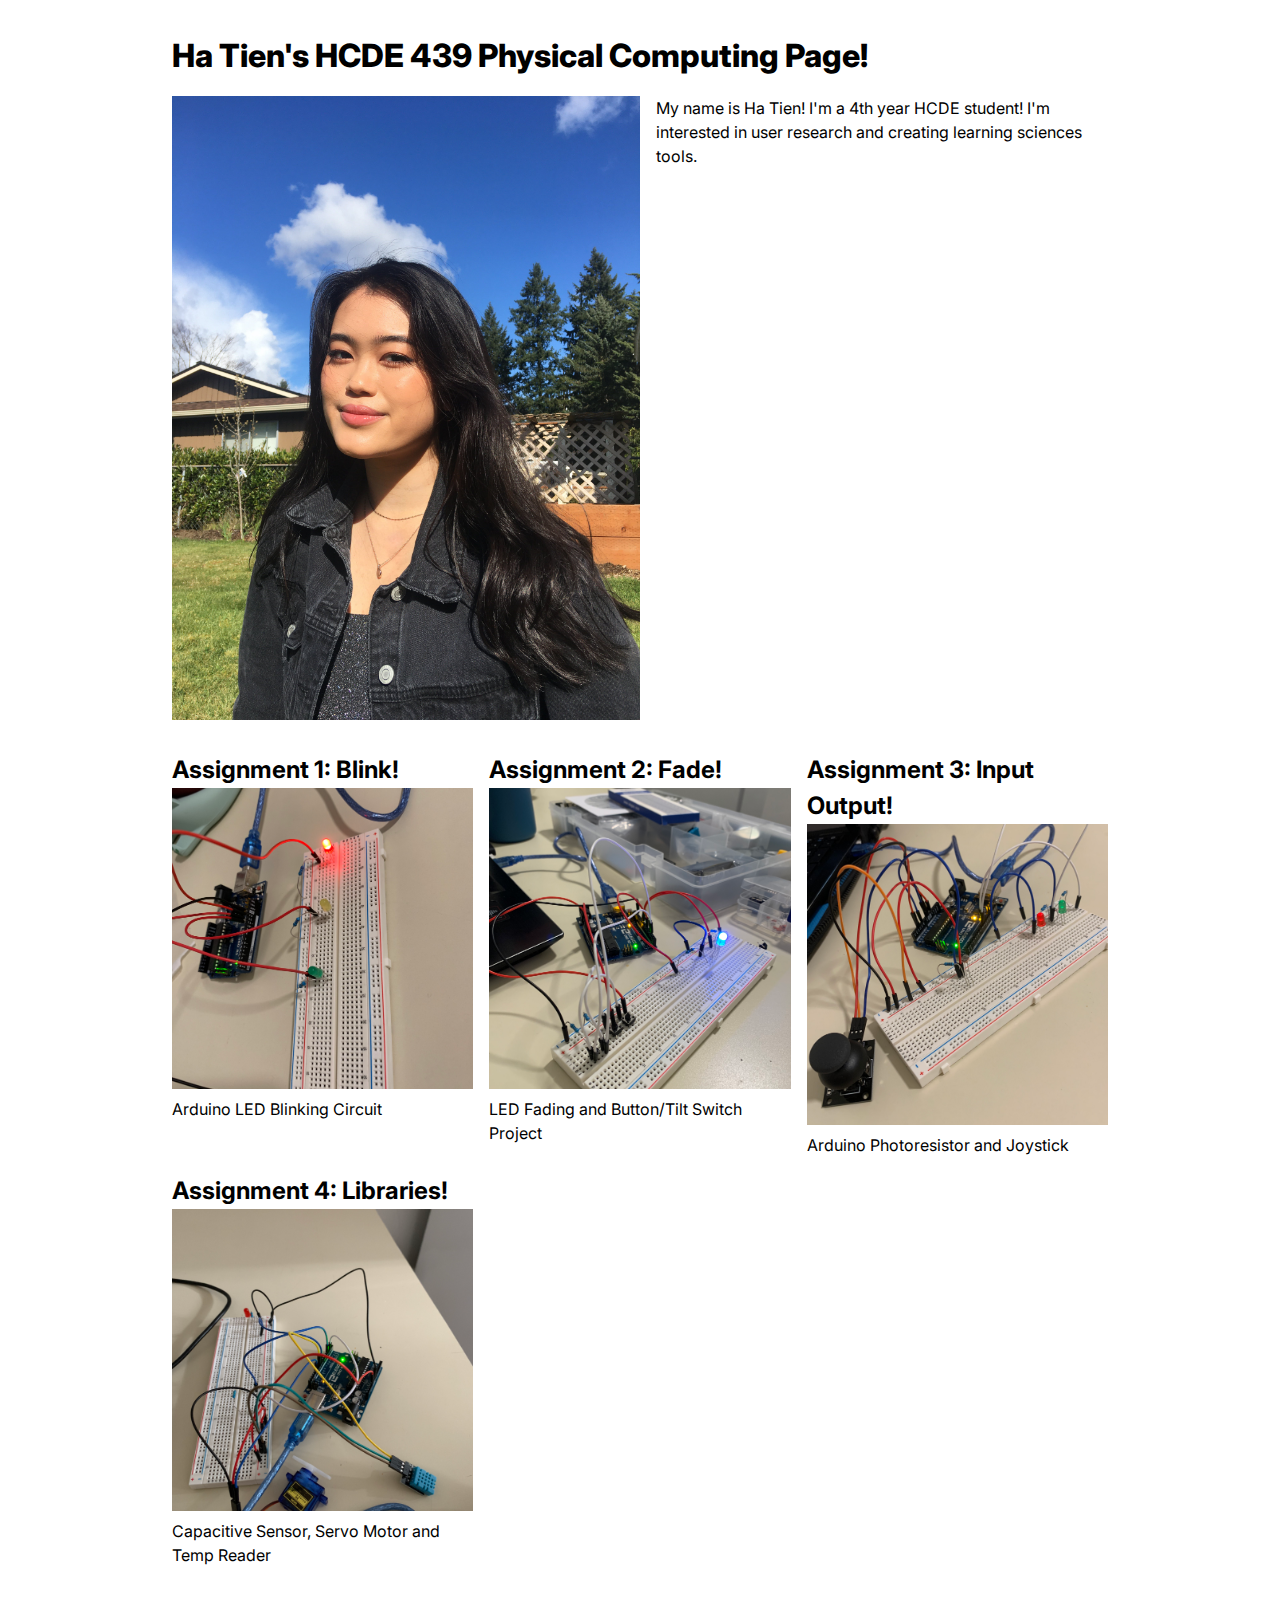
==== index.html @ d89fb87a "finished a4" ====
<!DOCTYPE html>
<html>
  <head>
    <meta charset="utf-8" />
    <meta name="viewport" content="width=device-width, maximum-scale=1.0" />

    <title>Ha Tien's HCDE 439 Physical Computing Page!</title>

    <link href="style.css" rel="stylesheet" />
  </head>
  <body>
    <h1>Ha Tien's HCDE 439 Physical Computing Page!</h1>

    <div class="header">
      <img src="Profile_photo.jpg" />
      <p>
        My name is Ha Tien! I'm a 4th year HCDE student! I'm interested in user research and creating learning sciences tools. 
      </p>
    </div>

    <div class="grid">
      <div class="assignment">
        <a href="a1.html">
          <h2>Assignment 1: Blink!</h2>
          <img src="IMG_5095.jpg" />
        </a>
        <p>Arduino LED Blinking Circuit</p>
      </div>

      <div class="assignment">
        <a href="a2.html">
          <h2>Assignment 2: Fade!</h2>
          <img src="IMG_5110.jpg" />
        </a>
        <p>LED Fading and Button/Tilt Switch Project</p>
      </div>

      <div class="assignment">
        <a href="a3.html">
          <h2>Assignment 3: Input Output!</h2>
          <img src="IMG_5145.jpg" />
        </a>
        <p>Arduino Photoresistor and Joystick</p>
      </div>

      <div class="assignment">
        <a href="a4.html">
          <h2>Assignment 4: Libraries!</h2>
          <img src="IMG_5167.jpg" />
        </a>
        <p>Capacitive Sensor, Servo Motor and Temp Reader</p>
      </div>
    </div>
  </body>
</html>
---- style.css ----
@import url("https://fonts.googleapis.com/css2?family=Inter:wght@100;200;300;400;500;600;700;800;900&display=swap");

*,
*::before,
*::after {
  box-sizing: border-box;
}

* {
  margin: 0;
}

img,
picture,
video,
canvas,
svg {
  display: block;
  max-width: 100%;
}

body {
  font-family: "Inter", sans-serif;
  line-height: 1.5;
  -webkit-font-smoothing: antialiased;
  max-width: 1000px;
  padding: 2em;
  margin: auto;
}

h1 {
  font-weight: 800;
}

h2 {
  font-weight: 700;
}

.header {
  display: flex;
  gap: 1em;
  margin-top: 1em;
}

.header img {
  width: 50%;
  object-fit: cover;
}

.grid {
  display: grid;
  grid-template-columns: repeat(auto-fit, minmax(250px, 1fr));
  gap: 1em;
  margin-top: 2em;
}

.assignment a {
  color: #000;
  text-decoration: none;
}

.assignment a:hover {
  color: #f06;
}

.assignment img {
  aspect-ratio: 1;
  object-fit: cover;
}

.assignment p {
  margin-top: 0.5em;
}
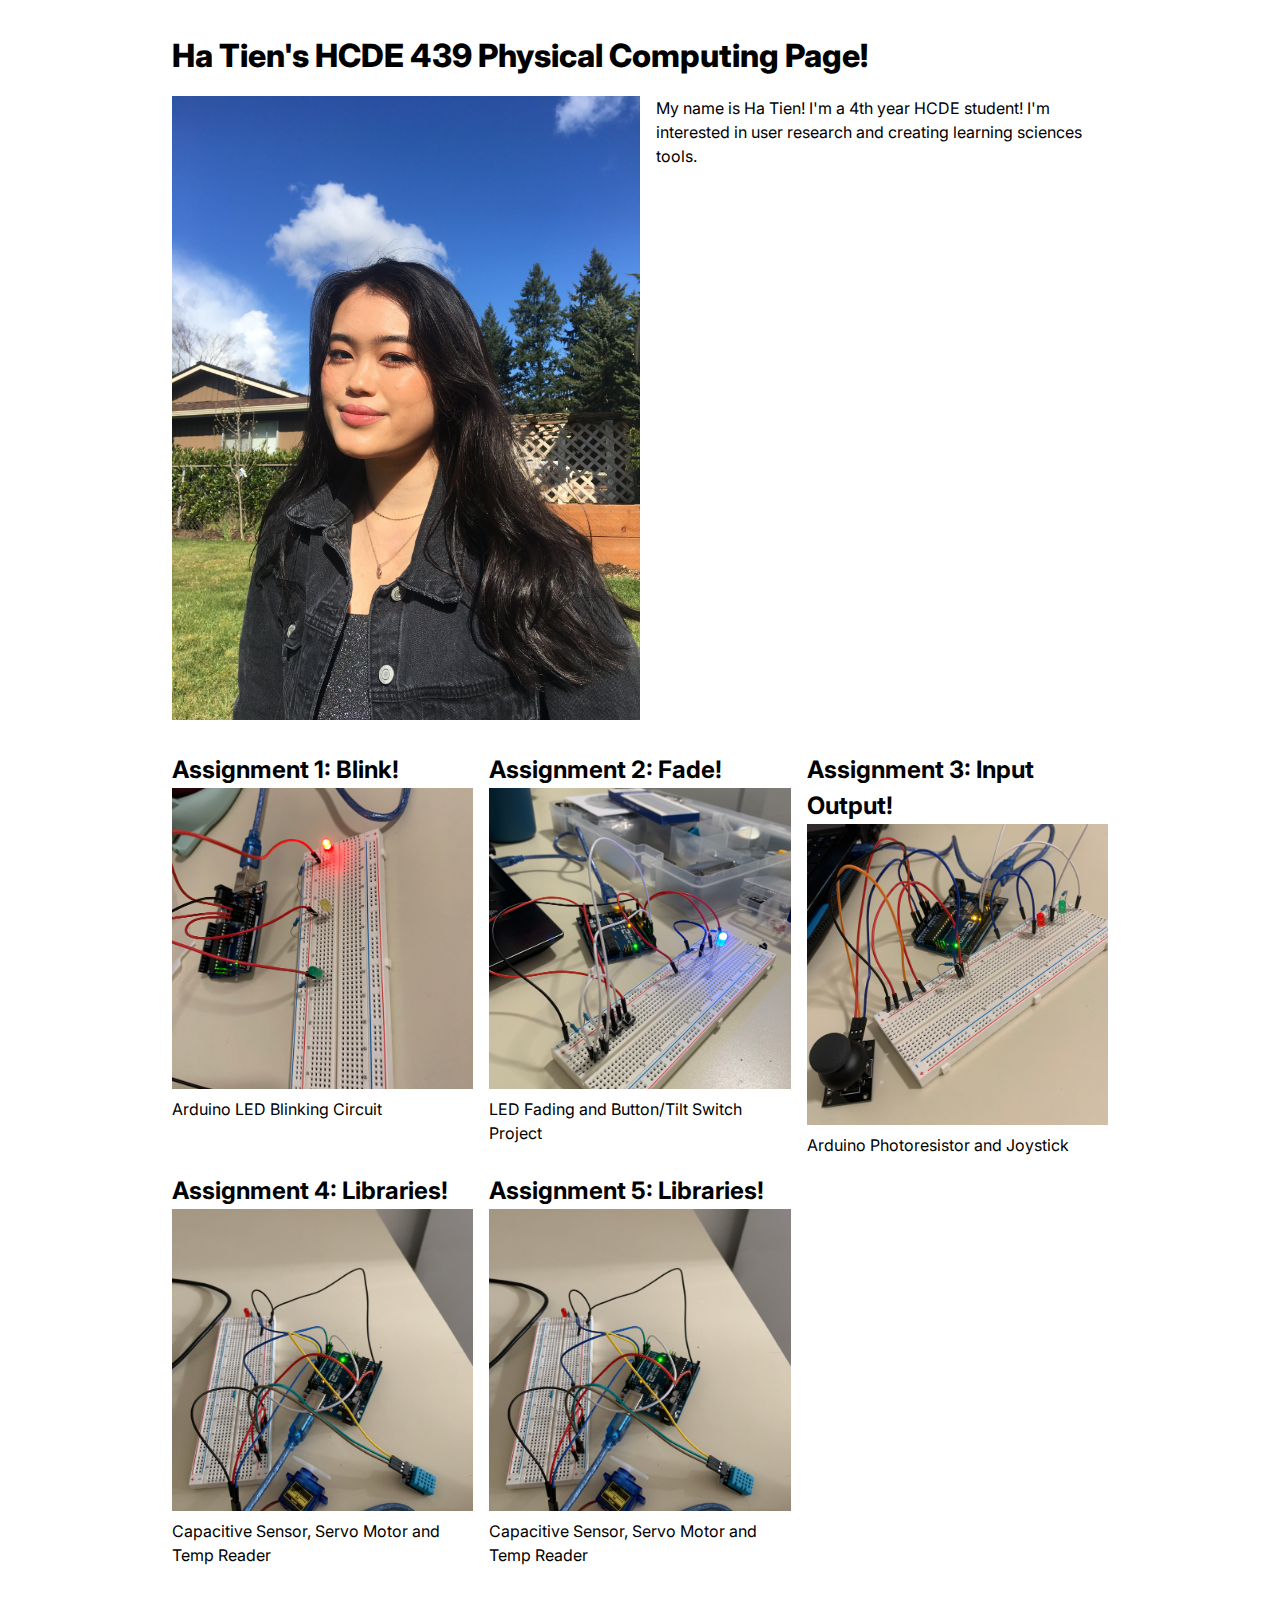
==== commit ff506840: "first update to a5" ====
--- a/index.html
+++ b/index.html
@@ -50,6 +50,14 @@
         </a>
         <p>Capacitive Sensor, Servo Motor and Temp Reader</p>
       </div>
+
+      <div class="assignment">
+        <a href="a5.html">
+          <h2>Assignment 5: Libraries!</h2>
+          <img src="IMG_5167.jpg" />
+        </a>
+        <p>Capacitive Sensor, Servo Motor and Temp Reader</p>
+      </div>
     </div>
   </body>
 </html>
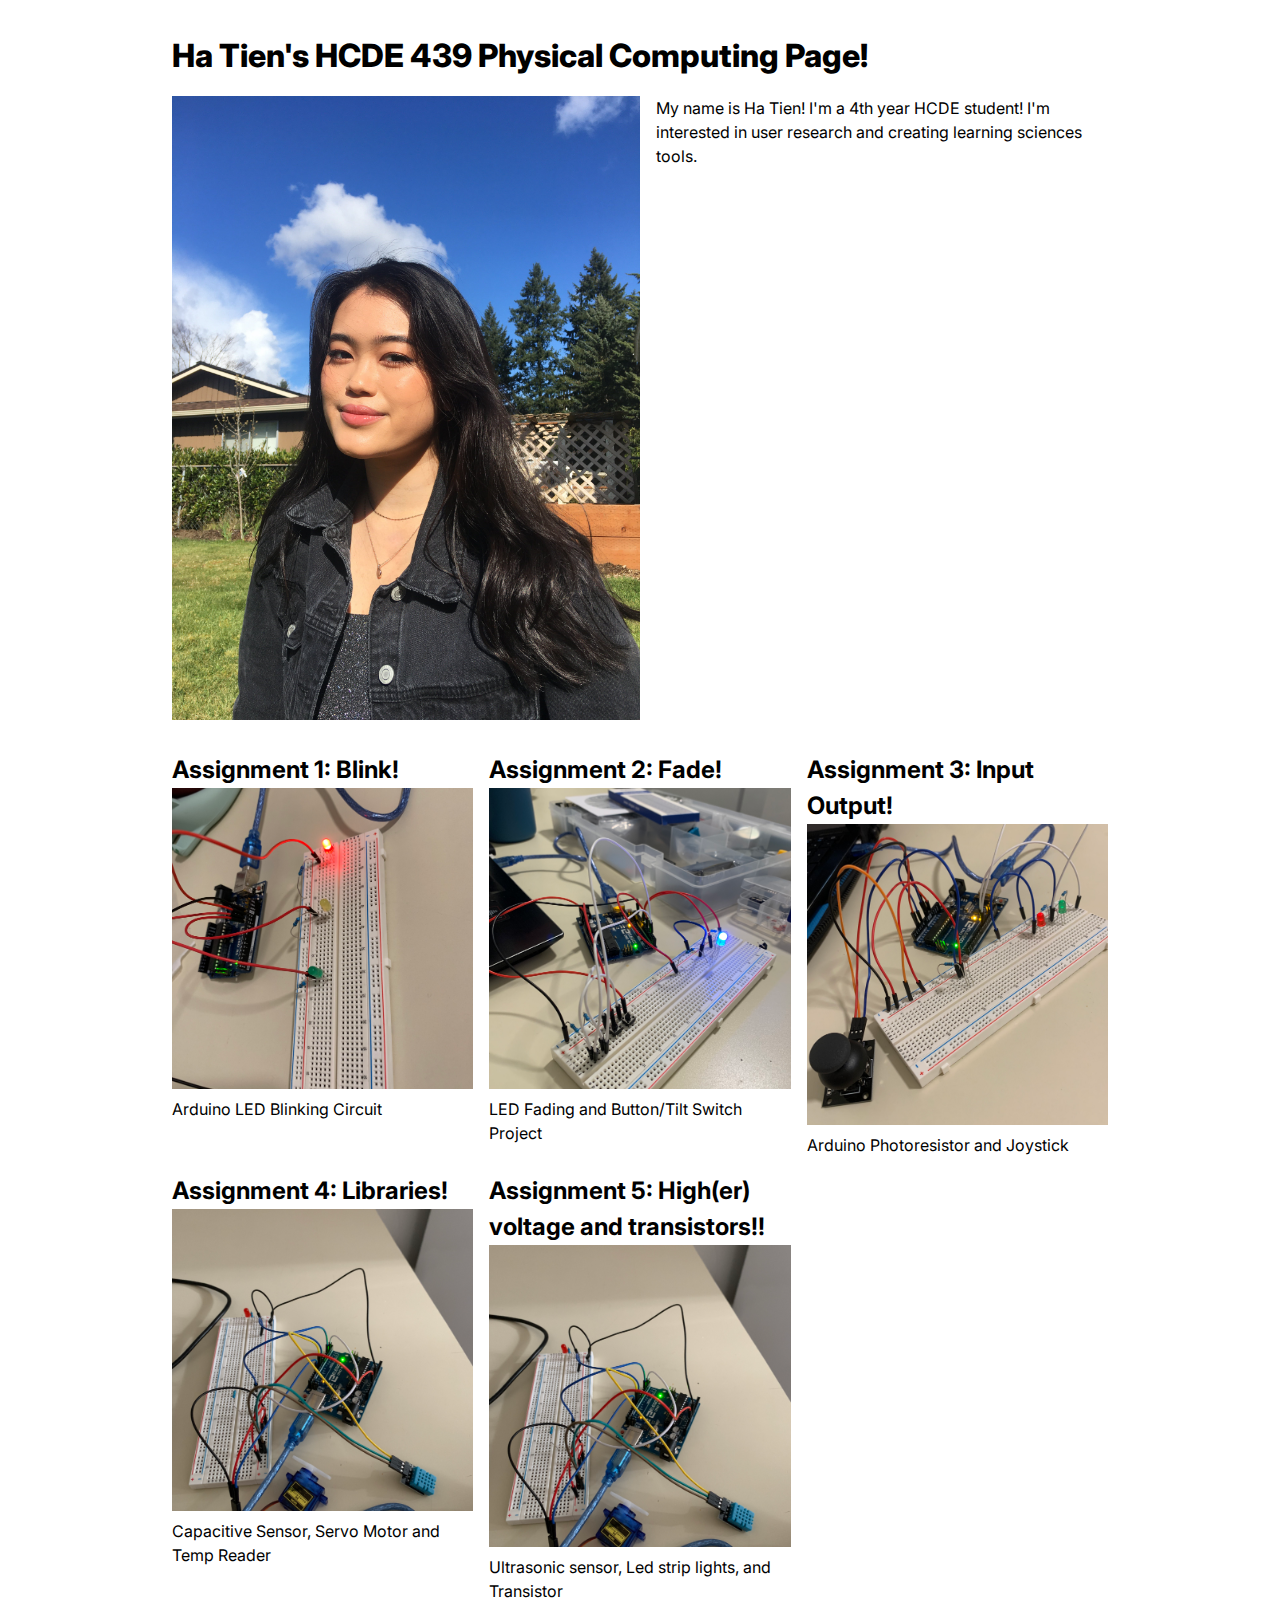
==== commit 3674b6b2: "2nd update to a5" ====
--- a/index.html
+++ b/index.html
@@ -53,10 +53,10 @@
 
       <div class="assignment">
         <a href="a5.html">
-          <h2>Assignment 5: Libraries!</h2>
+          <h2>Assignment 5: High(er) voltage and transistors!!</h2>
           <img src="IMG_5167.jpg" />
         </a>
-        <p>Capacitive Sensor, Servo Motor and Temp Reader</p>
+        <p>Ultrasonic sensor, Led strip lights, and Transistor</p>
       </div>
     </div>
   </body>
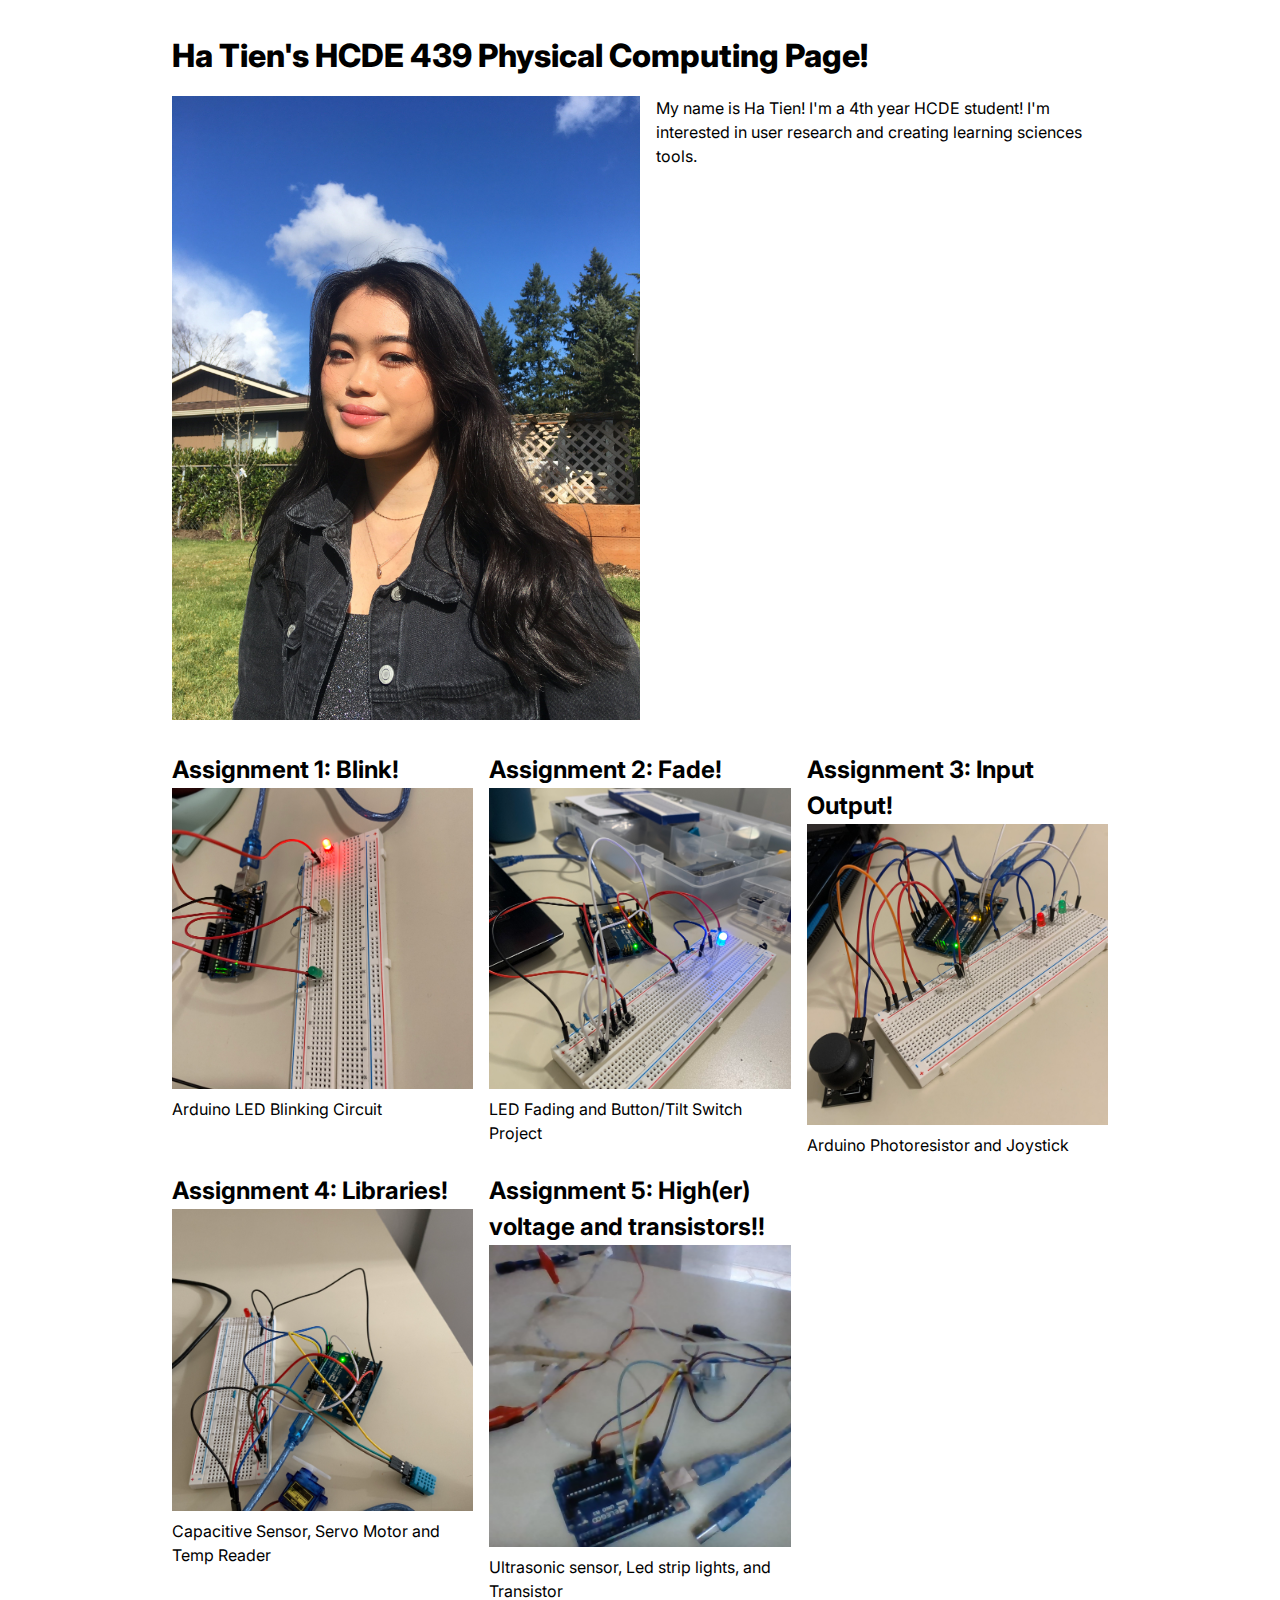
==== commit 4d8ab8d2: "update index pic a5" ====
--- a/index.html
+++ b/index.html
@@ -54,7 +54,7 @@
       <div class="assignment">
         <a href="a5.html">
           <h2>Assignment 5: High(er) voltage and transistors!!</h2>
-          <img src="IMG_5167.jpg" />
+          <img src="WIN_20240216_15_45_45_Pro.jpg" />
         </a>
         <p>Ultrasonic sensor, Led strip lights, and Transistor</p>
       </div>
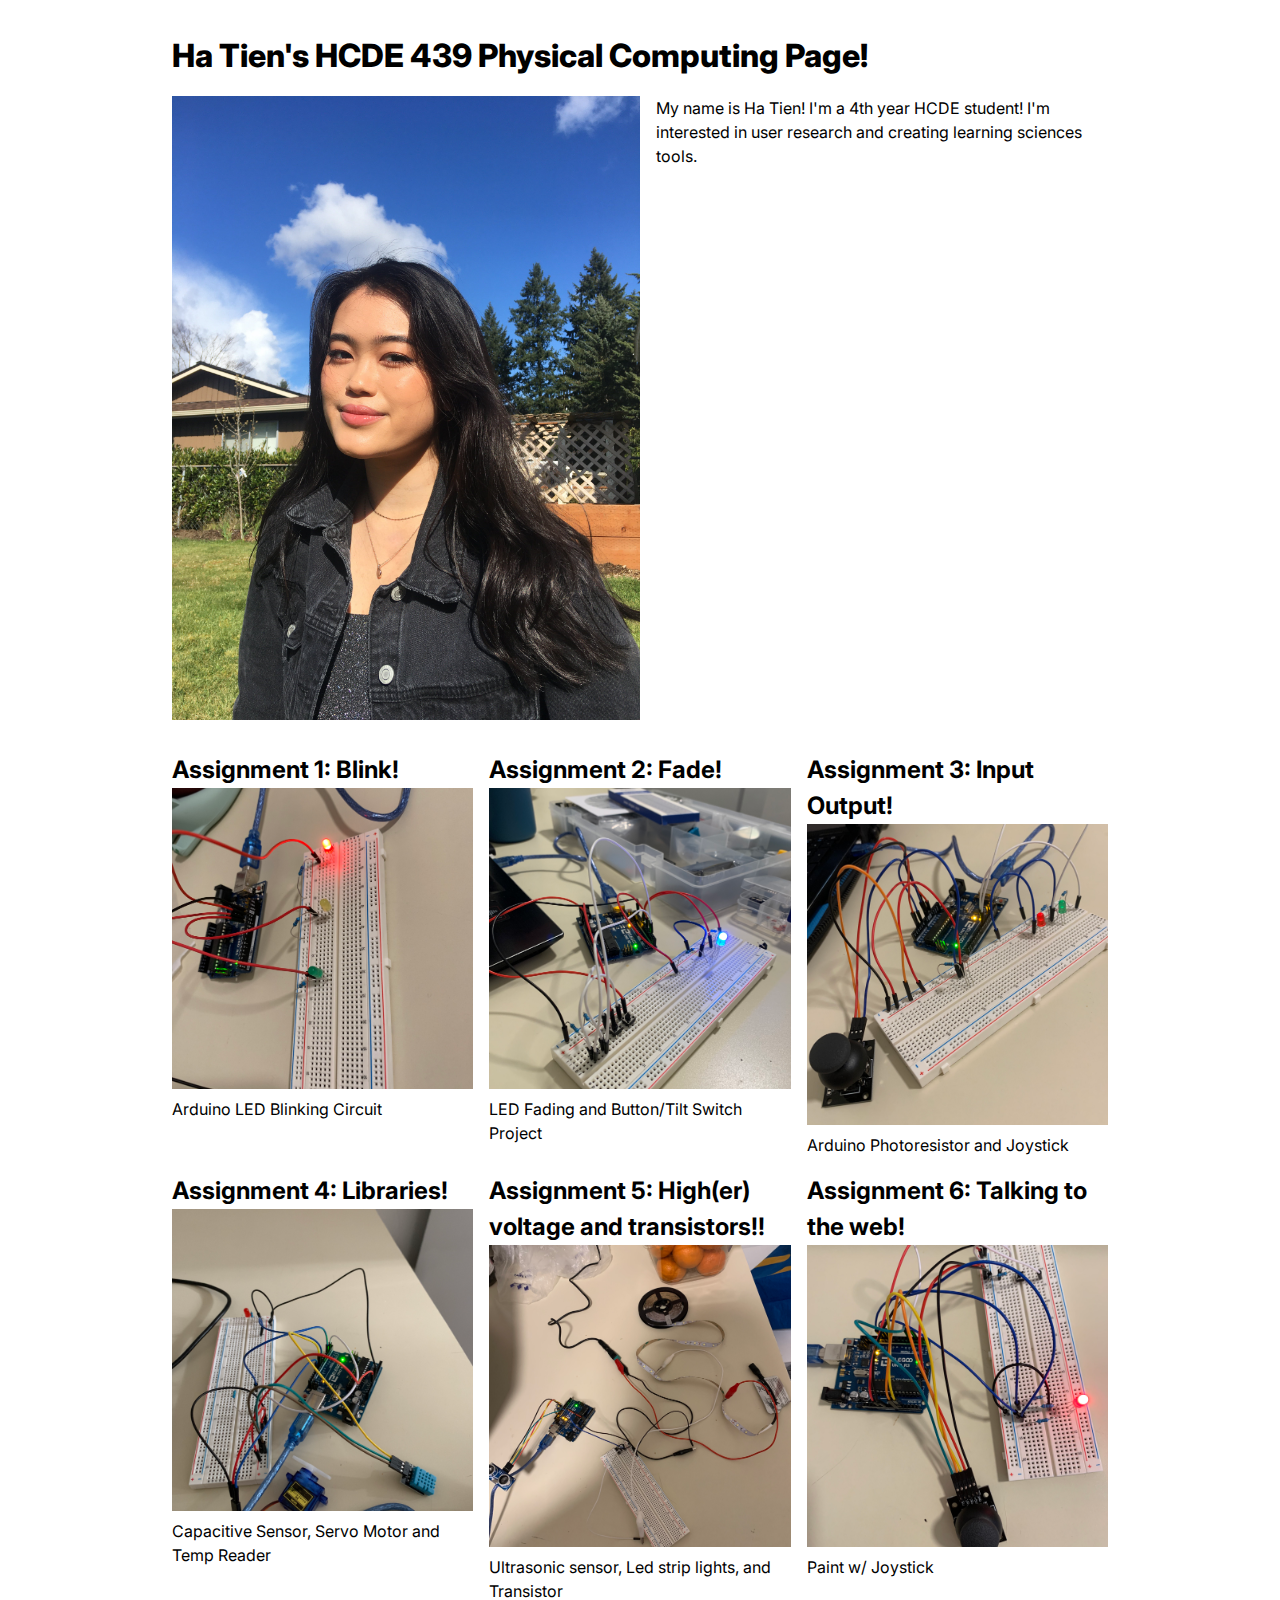
==== commit dde97dbb: "update home page" ====
--- a/index.html
+++ b/index.html
@@ -22,7 +22,7 @@
       <div class="assignment">
         <a href="a1.html">
           <h2>Assignment 1: Blink!</h2>
-          <img src="IMG_5095.jpg" />
+          <img src="./a1/IMG_5095.jpg" />
         </a>
         <p>Arduino LED Blinking Circuit</p>
       </div>
@@ -30,7 +30,7 @@
       <div class="assignment">
         <a href="a2.html">
           <h2>Assignment 2: Fade!</h2>
-          <img src="IMG_5110.jpg" />
+          <img src="./a2/IMG_5110.jpg" />
         </a>
         <p>LED Fading and Button/Tilt Switch Project</p>
       </div>
@@ -38,7 +38,7 @@
       <div class="assignment">
         <a href="a3.html">
           <h2>Assignment 3: Input Output!</h2>
-          <img src="IMG_5145.jpg" />
+          <img src="./a3/IMG_5145.jpg" />
         </a>
         <p>Arduino Photoresistor and Joystick</p>
       </div>
@@ -46,7 +46,7 @@
       <div class="assignment">
         <a href="a4.html">
           <h2>Assignment 4: Libraries!</h2>
-          <img src="IMG_5167.jpg" />
+          <img src="./a4/IMG_5167.jpg" />
         </a>
         <p>Capacitive Sensor, Servo Motor and Temp Reader</p>
       </div>
@@ -54,9 +54,17 @@
       <div class="assignment">
         <a href="a5.html">
           <h2>Assignment 5: High(er) voltage and transistors!!</h2>
-          <img src="WIN_20240216_15_45_45_Pro.jpg" />
+          <img src="./a5/IMG_5211.jpg" />
         </a>
         <p>Ultrasonic sensor, Led strip lights, and Transistor</p>
+      </div>
+
+      <div class="assignment">
+        <a href="a6.html">
+          <h2>Assignment 6: Talking to the web!</h2>
+          <img src="./a6/IMG_5333.jpg" />
+        </a>
+        <p>Paint w/ Joystick</p>
       </div>
     </div>
   </body>
--- a/style.css
+++ b/style.css
@@ -71,3 +71,8 @@
 .assignment p {
   margin-top: 0.5em;
 }
+
+.video {
+  display: flex;
+  justify-content: center;
+}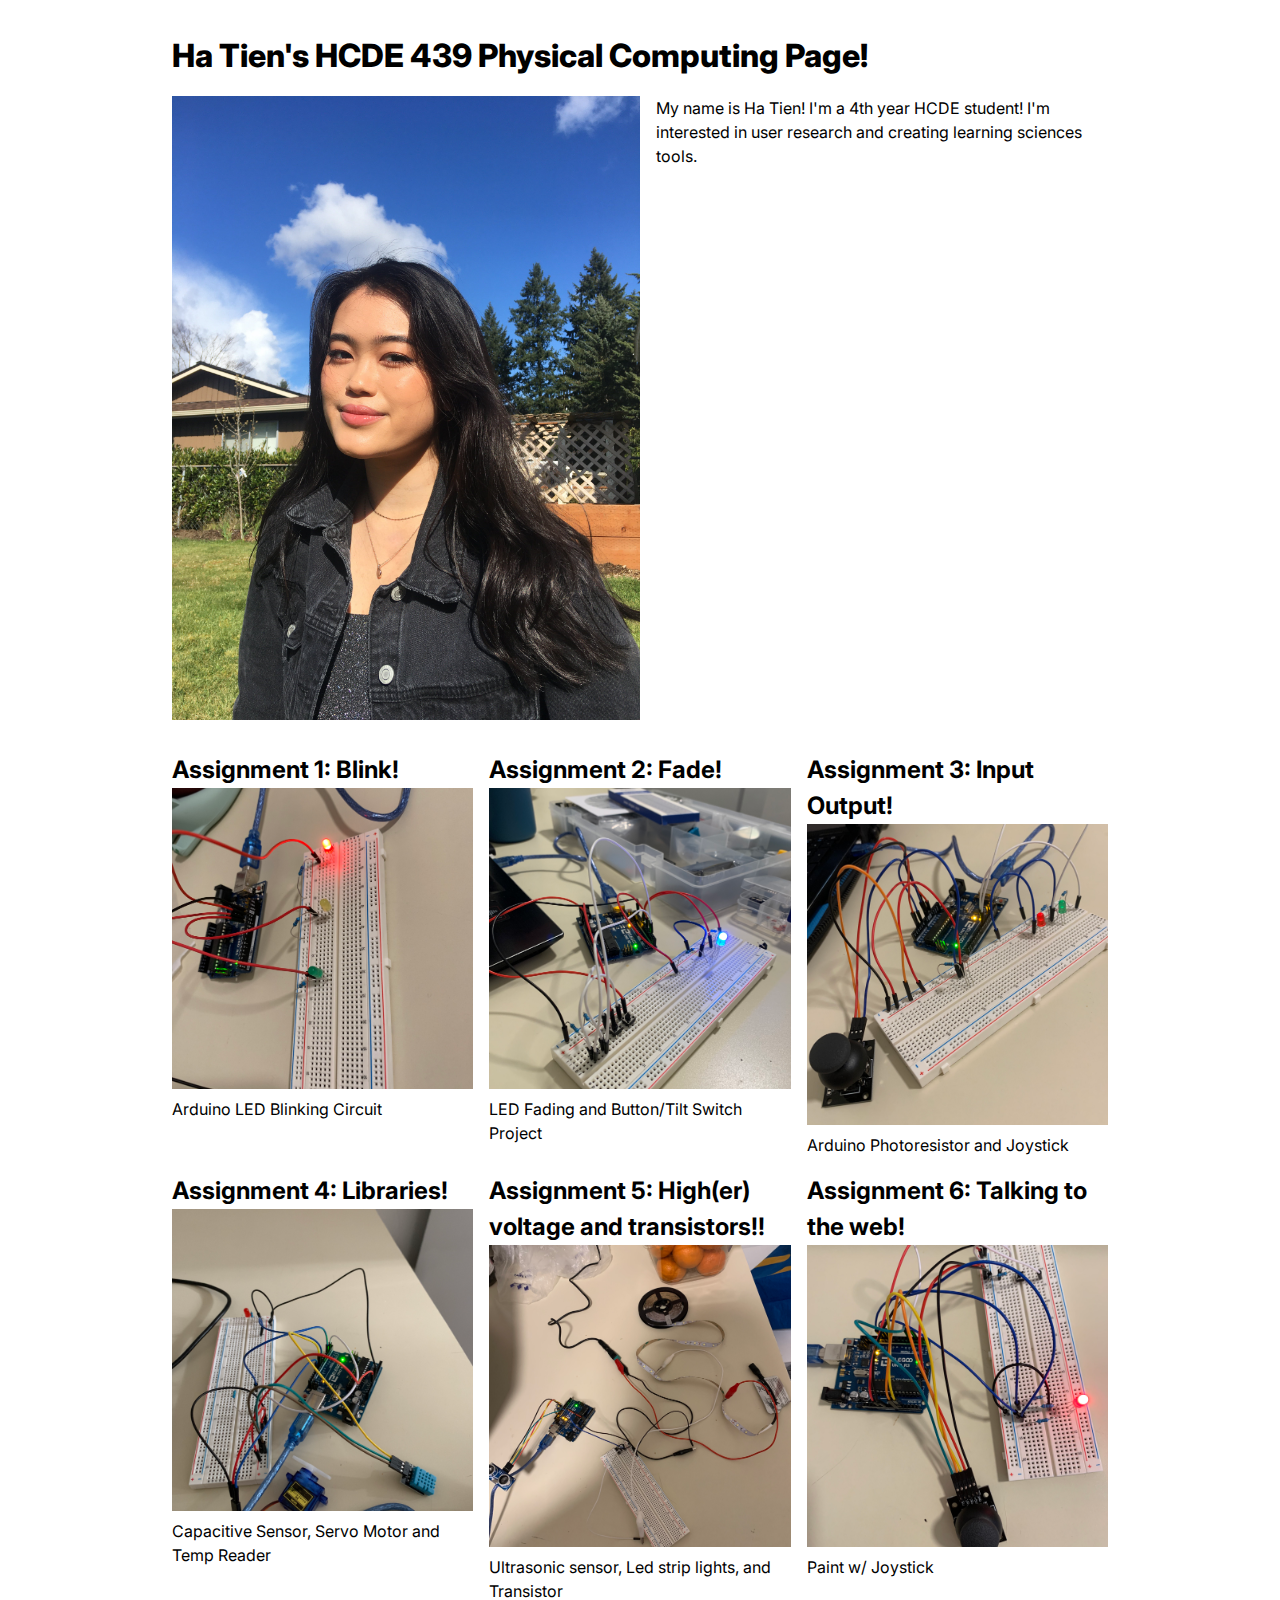
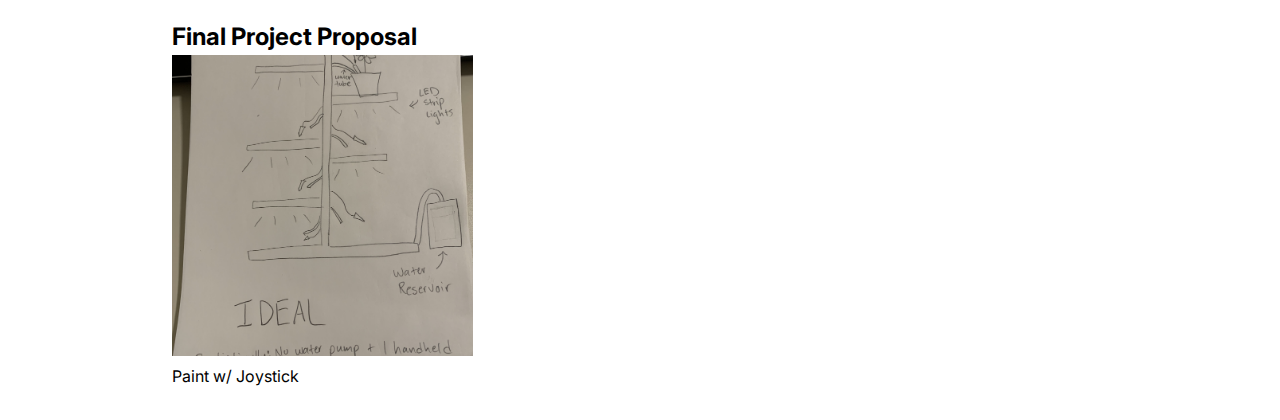
==== commit 1e013858: "finished final project proposal" ====
--- a/index.html
+++ b/index.html
@@ -66,6 +66,14 @@
         </a>
         <p>Paint w/ Joystick</p>
       </div>
+
+      <div class="assignment">
+        <a href="final_proposal.html">
+          <h2>Final Project Proposal</h2>
+          <img src="IMG_5746.jpg" />
+        </a>
+        <p>Paint w/ Joystick</p>
+      </div>
     </div>
   </body>
 </html>
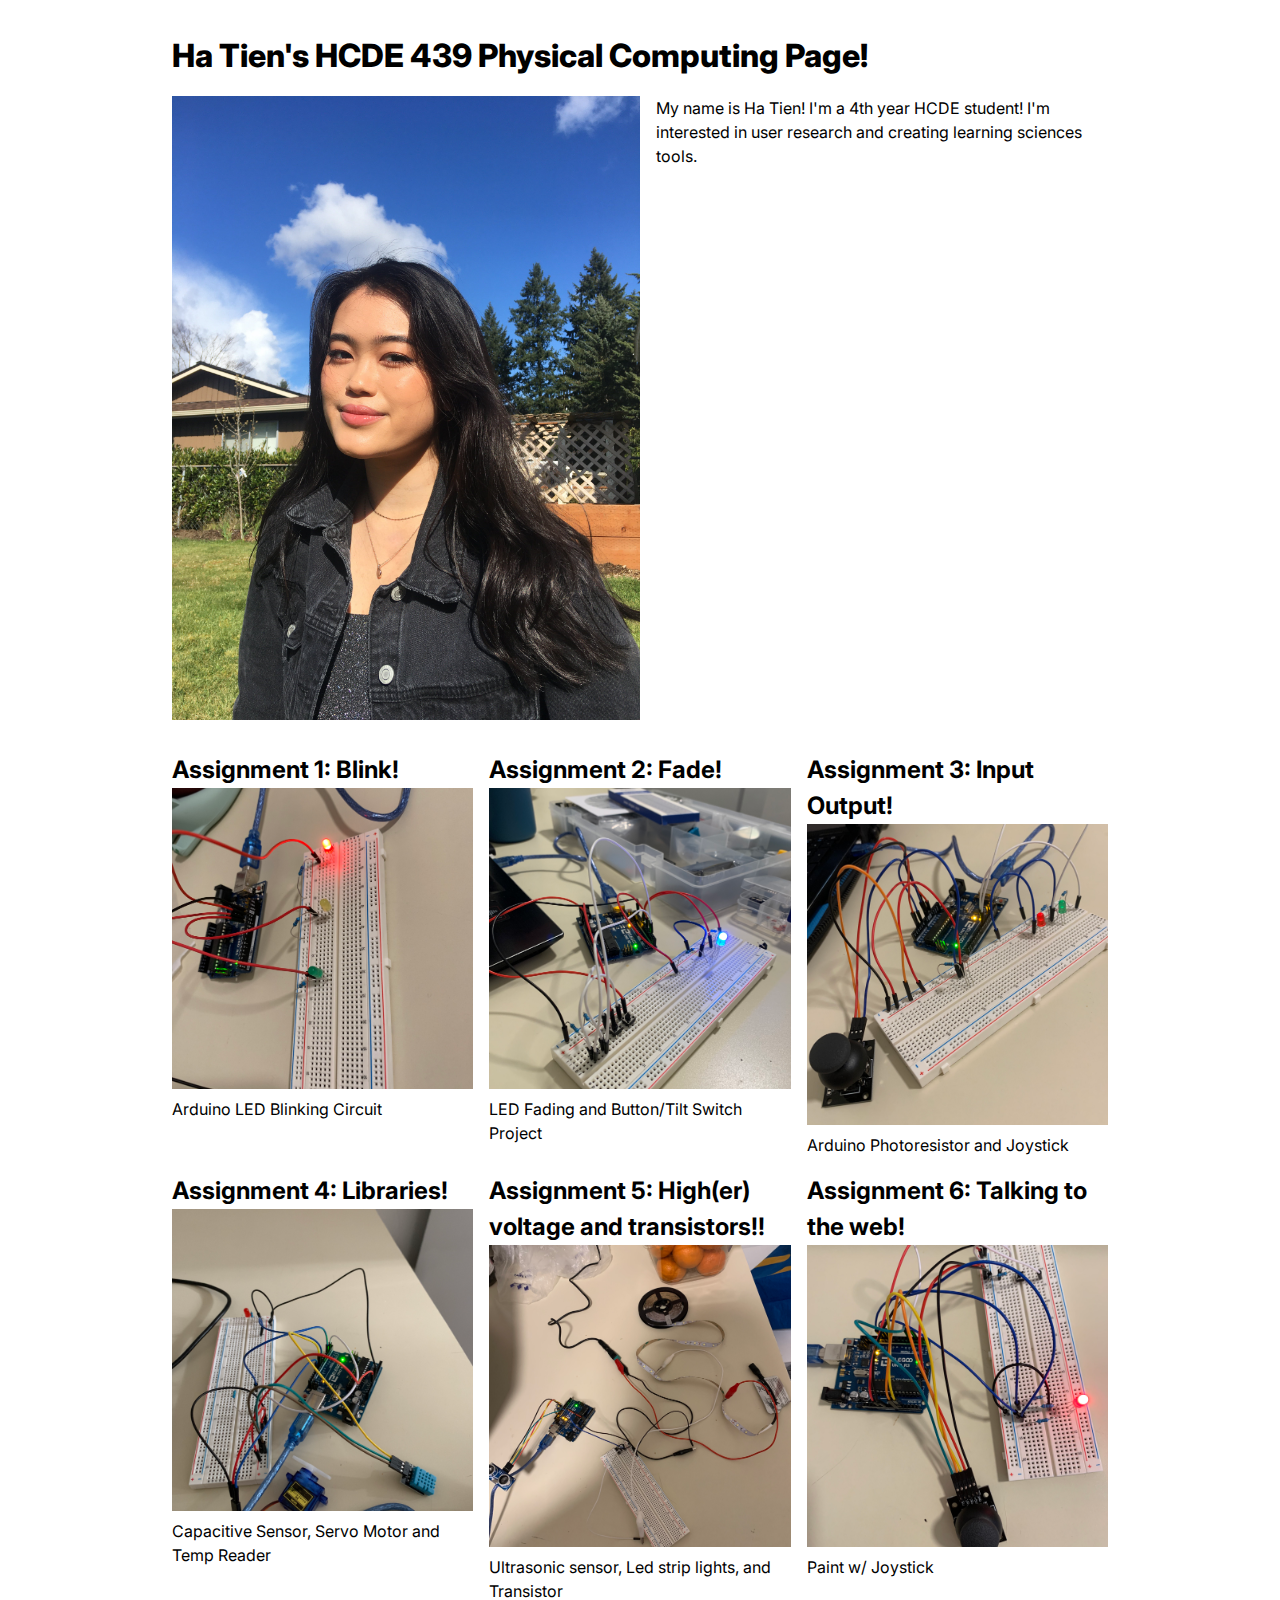
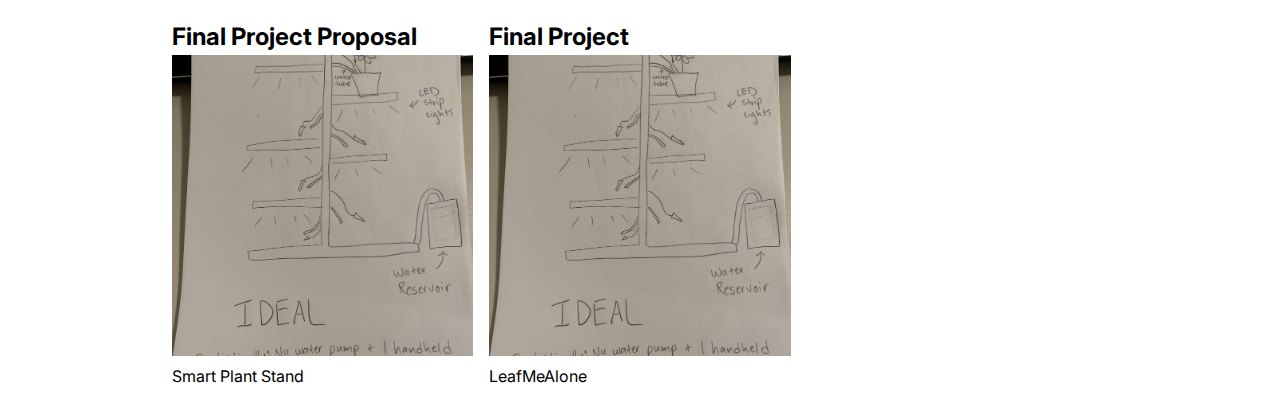
==== commit e92bc529: "1st update to final proj" ====
--- a/index.html
+++ b/index.html
@@ -72,7 +72,15 @@
           <h2>Final Project Proposal</h2>
           <img src="IMG_5746.jpg" />
         </a>
-        <p>Paint w/ Joystick</p>
+        <p>Smart Plant Stand</p>
+      </div>
+
+      <div class="assignment">
+        <a href="final_project.html">
+          <h2>Final Project</h2>
+          <img src="IMG_5746.jpg" />
+        </a>
+        <p>LeafMeAlone</p>
       </div>
     </div>
   </body>
